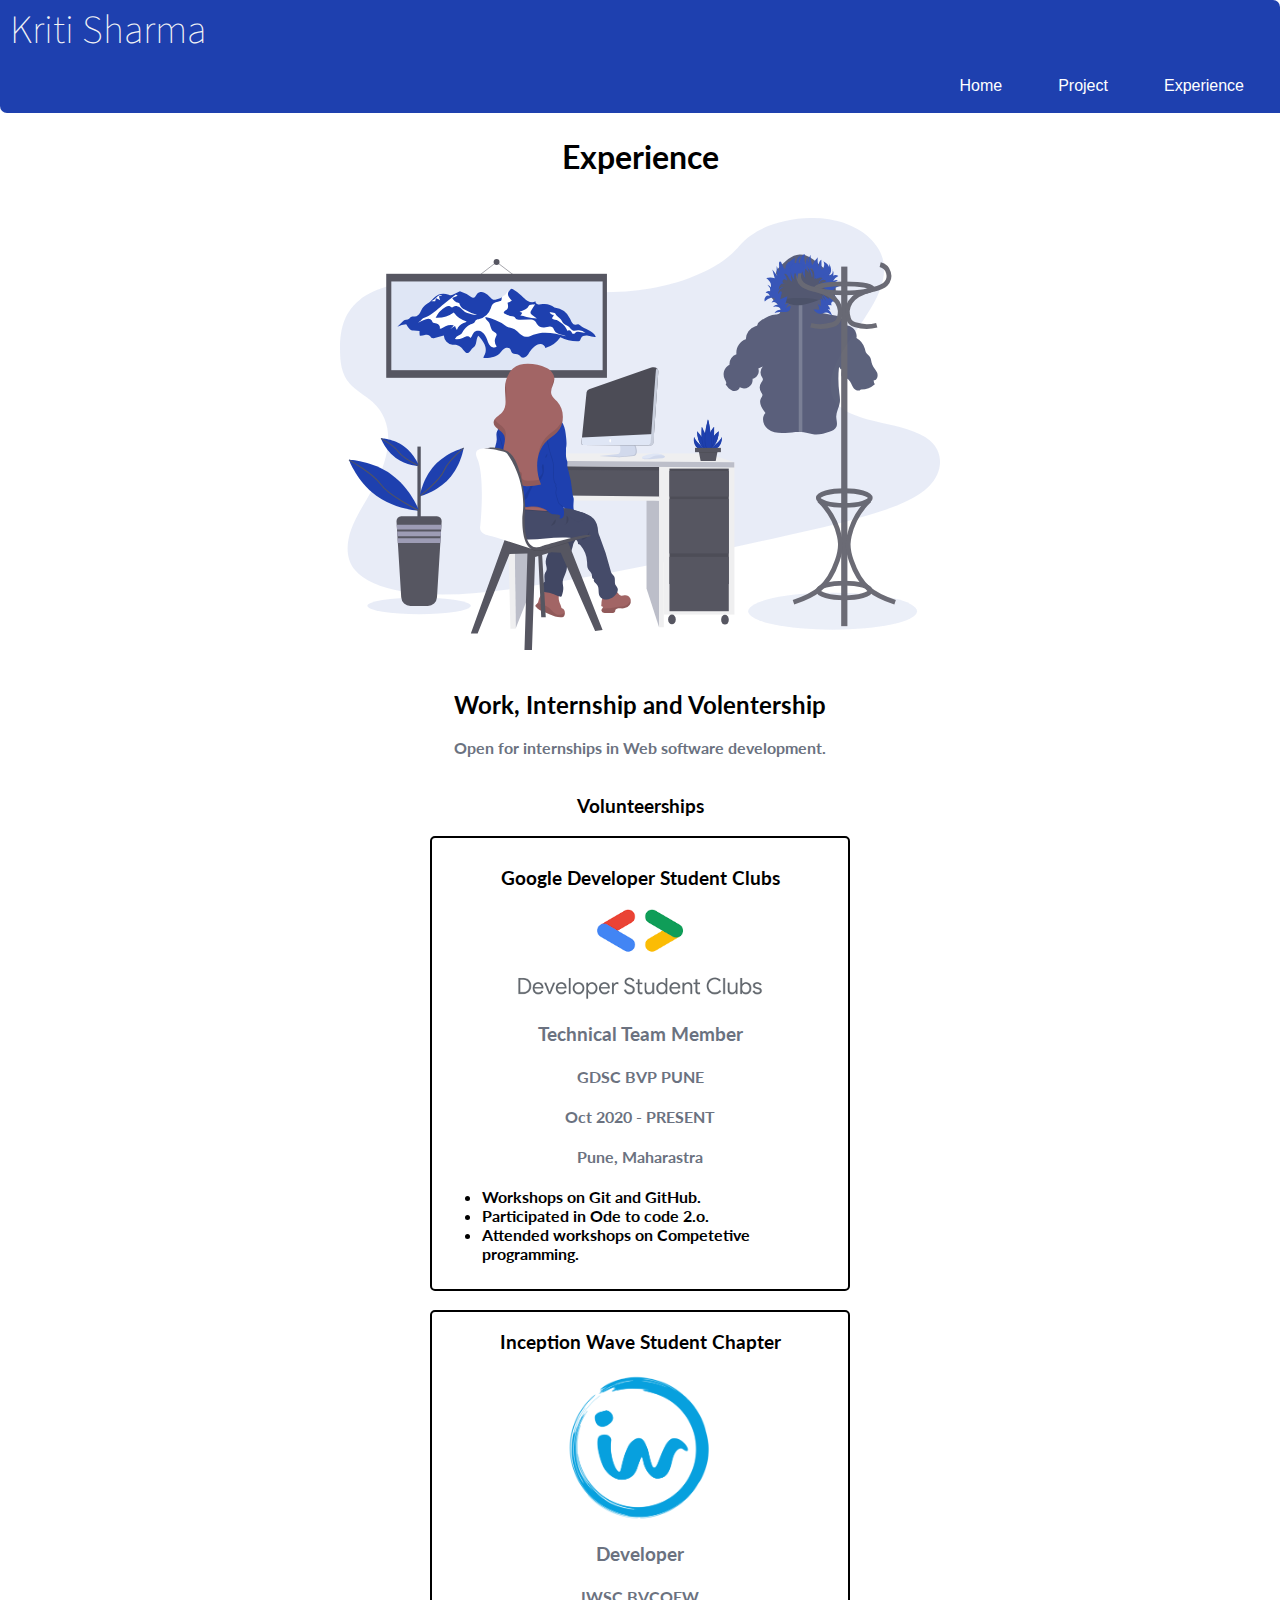
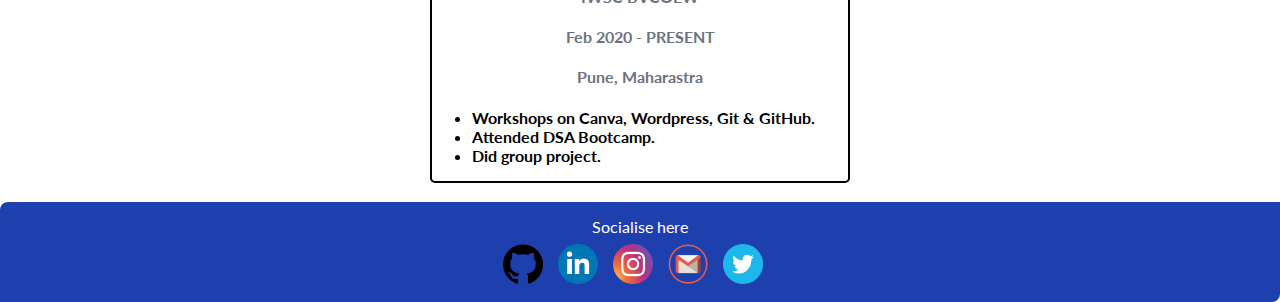
==== experience.html @ fdedeb19 "exp added" ====
<!DOCTYPE html>
<html lang="en">
<head>
    <meta charset="UTF-8">
    <meta http-equiv="X-UA-Compatible" content="IE=edge">
    <meta name="viewport" content="width=device-width, initial-scale=1.0">
    <title>Experiences | Kriti</title>
    <link rel="stylesheet" href="styles.css">
</head>
<body>
    <nav class="navigation container">
        <div class="nav-brand">Kriti Sharma</div>
        <span class="navigation xyz">
            <ul class="list-non-bullet nav-pills">
                <li class="list-item-inline">
                    <a class="link link-active"  href="/">Home</a>
                </li>
                <li class="list-item-inline">
                    <a class="link" href="/">Project</a>
                </li>
                <li class="list-item-inline">
                    <a class="link" href="/"><strong>Experience</strong> </a>
                </li>
            </ul>
        </span>
    </nav>

    <header class="exp">
        <h1>Experience</h1>
        <img  class="exp-img" src="images/exp2.svg" alt="">
        <h2>Work, Internship and Volentership</h2>
        <p>Open for internships in Web software development.</p>
    </header>
    
    <div class="volunteer">
        <h3>Volunteerships</h3>
        <div class="gdsc">
        <h3>Google Developer Student Clubs</h3>
        <img class="gdsc-img" src="images/gdg.jpg" alt="">
        <h3 class="position">Technical Team Member</h3>
        <h4>GDSC BVP PUNE</h4>
        <h4>Oct 2020 - PRESENT</h4>
        <h4>Pune, Maharastra</h4>
        <ul>
            <li>Workshops on Git and GitHub.</li>
            <li>Participated in Ode to code 2.o.</li>
            <li>Attended workshops on Competetive programming.</li>
        </ul>
        </div>
        
        &nbsp;

        <div class="iwsc">
        <h3>Inception Wave Student Chapter</h3>
        <img class="iwsc-img" src="images/iwsc.png" alt="">
        <h3 class="position">Developer</h3>
        <h4>IWSC BVCOEW</h4>
        <h4>Feb 2020 - PRESENT</h4>
        <h4>Pune, Maharastra</h4>
        <ul>
            <li>Workshops on Canva, Wordpress, Git & GitHub.</li>
            <li>Attended DSA Bootcamp.</li>
            <li>Did group project.</li>
        </ul>
        </div>
        &nbsp;
    </div>

    
   

    <footer class="footer ">
        <div>Socialise here</div>
        <div class="social-media">
            <a class="icon-button" href="https://github.com/kritisharma1303" target="_blank">
                <img class="icon-img" src="images/github.png" alt="" ></a>
            <a class="icon-button" href="https://www.linkedin.com/in/kriti-sharma-78a030195/" target="_blank">
                <img class="icon-img" src="images/linked2..png" alt="" ></a>
            <a class="icon-button" href="https://www.instagram.com/kriti.sharma8/" target="_blank">
                <img class="icon-img" src="images/insta.png" alt="" ></a>
            <a class="icon-button" href="mailto:kritisharma1303@gmail.com" target="_blank">
                <img class="icon-img" src="images/gmail.png" alt="" ></a>
            <a class="icon-button" href="https://twitter.com/kritisharma1303" target="_blank">
                <img class="icon-img" src="images/twitter.png" alt="" ></a>   
        </div>
    </footer>

    
</body>
</html>
---- styles.css ----
@import url('https://fonts.googleapis.com/css2?family=Lato:wght@300&display=swap');
@import url('https://fonts.googleapis.com/css2?family=Dancing+Script:wght@500&family=Great+Vibes&family=Lato:wght@300&family=Satisfy&family=Source+Sans+Pro&display=swap');
:root{
     --primary-color: #1E40AF;
     --dark-gray: #6B7280;
     --offwhite: #F3F4F6;
     --font-family: 'Source Sans Pro', sans-serif;


}
.hero-img{
    padding: 20px;
}
.hero-heading{
    font-weight: bold;
    color: black;
    text-align: center;
    padding-top: 1rem;
    font-size: 2rem;
}
.social-media{
    display: flex;
    justify-content: center;
}
.hero-intro{
    text-align: center;
    font-size: 20px;
    color: var(--dark-gray);
    font-weight: bold;
}
.icon-img{
    max-height: 40px;
    padding-top: 8px;
    padding-right: 15px;    
    margin: auto;
    align-items: center;
}
.resume{
    background-color: var(--primary-color);
    border: none;
    color: white;
    padding: 10px;
    border-radius: 6px;
    text-align: center;
    font-size: 16px;
    margin: 40px;
    align-items: center;
    margin-left: 550px;
    margin-right: 550px;
    text-decoration: none;
}
.resume .button{
    margin:auto;
    font-weight: bold;
}
.home-body{
    text-align: center;
    font-weight: bold;
}
.home-body .content{
    font-weight: normal;
}

/* .technologies{
    padding:10px ;
} */
.projects{
    padding: 10px;
}
/* .projects .heading{
    padding-bottom: 10px;
} */
.home-body h2{
    font-size: 30px;
    padding-top: 25px;
    text-align: center;
}
.project-h1{
    text-align: center;
    padding-top:15px ;
    padding-bottom: 30px;
    font-weight: bolder;
    font-size: 50px;

}

.header .intro-name{
    font-family: var(--font-family);
    font-size: 40px;
    text-align: left;
    color: var(--primary-color);
    font-weight: lighter;
    padding: 15px;
    font-display: center;
}
.header .menu{
    text-align: right;
    font-size:40px ;
}
.project-title{
    text-align: left;
    padding-bottom: 25px;
    margin-left: 300px;
    margin-right: 300px;
}
.project-buttons-live{
    background-color: var(--primary-color);
    border: none;
    color: white;
    padding: 10px;
    border-radius: 6px;
    text-align: center;
    font-size: 16px;
    margin: 40px;
    align-items: center;
    margin-left: 550px;
    margin-right: 550px;
    text-decoration: none;
    margin: auto;
}
.project-buttons-source{
    background-color: white;
    color: var(--primary-color);
    border: 2px solid var(--primary-color);
    padding: 8px;
    border-radius: 6px;
    text-align: center;
    font-size: 16px;
    /* margin: 40px; */
    align-items: center;
    margin-left: 550px;
    margin-right: 550px;
    text-decoration: none;
    margin: auto;
}
.project-title h4{
    text-align: left;
}
.project-title p{
    text-align: left;
    /* display: block; */
    margin-left: 300px;
    margin-right: 300px;
    padding-top: 5px;
    padding-bottom: 10px;
    font-size: 20px;
    display: block;
    margin-block-start: 1em;
    margin-block-end: 1em;
    margin-inline-start: 0px;
    margin-inline-end: 0px;

}
.experiences{
    padding-bottom: 50px;
}
.experiences p{
    padding-bottom: 10px;
    font-weight: normal;
    color: black;
    
}
.exp{
    padding: 3px;
}
.exp .exp-img{
    padding: 20px;
    max-width: 600px;
    max-height: 450px;
     display: block;
     margin: auto;
}
.exp h1{
    /* color: var(--primary-color); */
    text-align: center;
}
.exp h2{
    text-align: center;
    font-weight: bold;
}
.exp p{
    color:var(--dark-gray);
    font-weight: bold;
    text-align: center;
}
.volunteer{
    text-align: center;
}
.volunteer h3{
    color: black;
    font-weight: bold;
}
.volunteer h4{
    color: var(--dark-gray);
}
.volunteer .position{
    color: var(--dark-gray);
}
.volunteer .gdsc{
    margin-left: 430px;
    margin-right: 430px;
    border: 2px solid black;
    border-radius: 5px;
    padding: 10px;
}
.volunteer .iwsc{
    margin-left: 430px;
    margin-right: 430px;
    border: 2px solid black;
    border-radius: 5px;
    /* padding:1px; */
}
/* .volunteer .gdsc ul{
    text-align: left;
} */
.volunteer  ul{
    text-align: left;
    color: black;
    font-weight: bold;
    
}
.volunteer .gdsc .gdsc-img{
    max-width: 250px;
    max-height: 150px;
}
.volunteer .iwsc .iwsc-img{
    max-width: 250px;
    max-height: 150px;
}

body{
    font-family: 'Lato', sans-serif;
    margin: 0px;
}
.name{
    font-family: var(--font-family);
    font-size: 40px;
    text-align: left;
    color: var(--primary-color);
    font-weight: lighter;
}
h2{
    font-weight: bold;
}
hr{
    margin: 2rem 0rem;
}

.container{
    padding-left: 10px;
    padding-right: 10px ;
}

.container-center{
    max-width: 400px;
    margin: auto;
    
}

.link{
   text-decoration: none;
   padding: 0.5rem 1rem;
   font-size: 16px;
   font-family:  Inter, sans-serif;
}

.primary-link{
    background-color: var(--primary-color);
    border-radius: 0.5rem;
    color: white;
    padding: 5px 5px;
    border: 2px solid black;
}

.secondary-link{
    color: var(--primary-color);
    border-radius: 0.5rem;
    border: 2px solid var(--primary-color);
    padding: 5px 5px;
}


.list-non-bullet{
     list-style: none;
 }

 .list-item-inline{
     display: inline;
     padding: 10px;
     padding-left: 10px;
 }
 .abc{
     padding-left: 10px;
     list-style: none;
     display: inline-block;
 }

 .navigation{
     background-color: var(--primary-color);
     color: white;
     padding-bottom: 2px;
     padding-top: 2px;
     border-bottom-left-radius: 7px;
     border-top-right-radius: 7px;
     text-align: center;
 }

 .link{
     color:white;
     list-style: inline;
     font-weight: lighter;
     text-align: top;
 }

 .navigation .nav-pills{
     text-align: right;
     
 }

 .navigation .nav-brand{
    font-weight: bold;
    font-family: var(--font-family);
    font-size: 40px;
    text-align: left;
    color: var(--offwhite);
    font-weight: lighter;
    display: flex;
 }
.navigation .xyz{
    text-align: right;
    text-orientation: inherit;
}
 /* .navigation .link-active{
     font-weight: bold;
 } */

 .hero{
     padding: 3px;
 }

 .hero .hero-img{
     max-width: 350px;
     display: block;
     margin: auto;
 }
/* .hero .hero-heading{
    font-size: 2rem;
    color: var(--dark-gray);
    padding-top: 1rem;
    text-align: center;
} */

.section{
    padding: 2rem;
}
.section h3{
text-align: center;
padding: 2rem;
}
.ow{
     background-color: var(--offwhite);
 }

 .footer{
     background-color: var(--primary-color);
     padding:15px ;
     text-align: center;
     color: white;
     border-top-left-radius: 0.5rem;
     border-bottom-right-radius: 0.5rem;
 }

 .footer .link{
     color: white;
 }
 .footer ul{
    padding-inline-start:0px;
 }
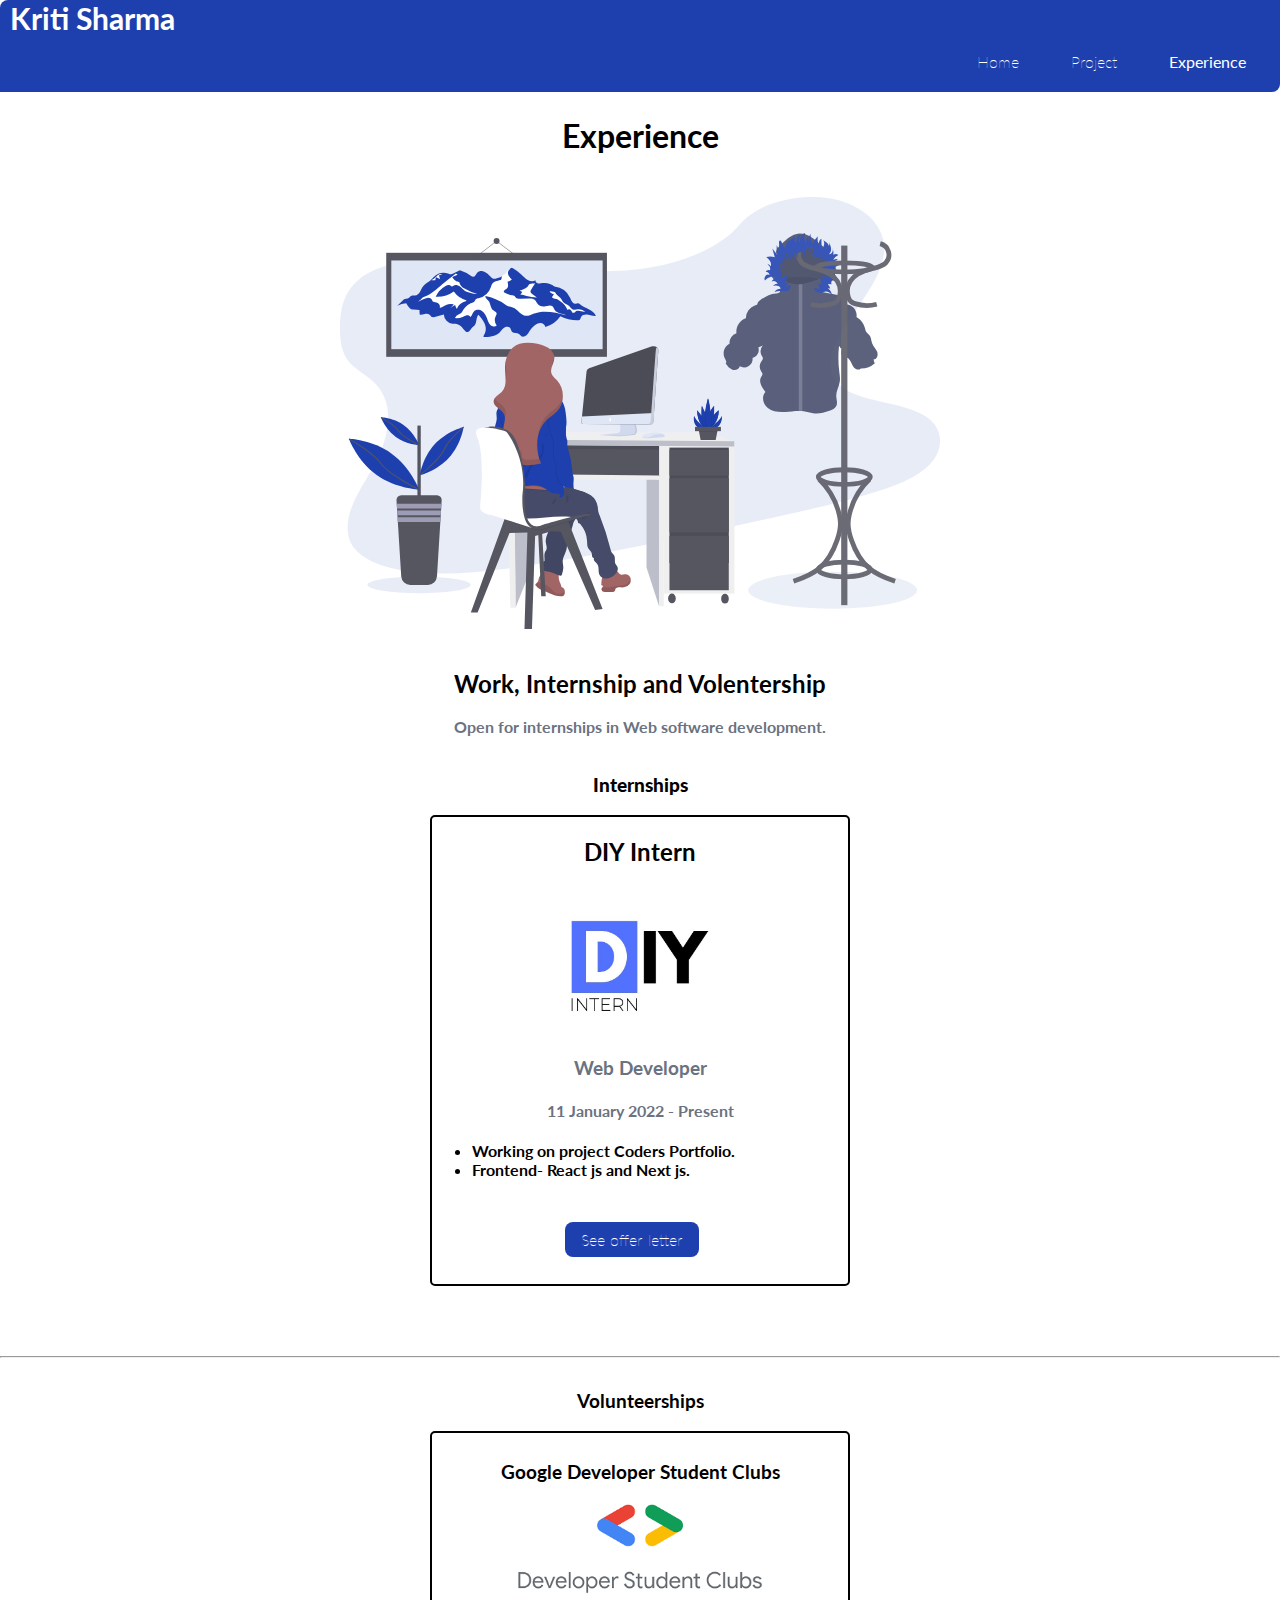
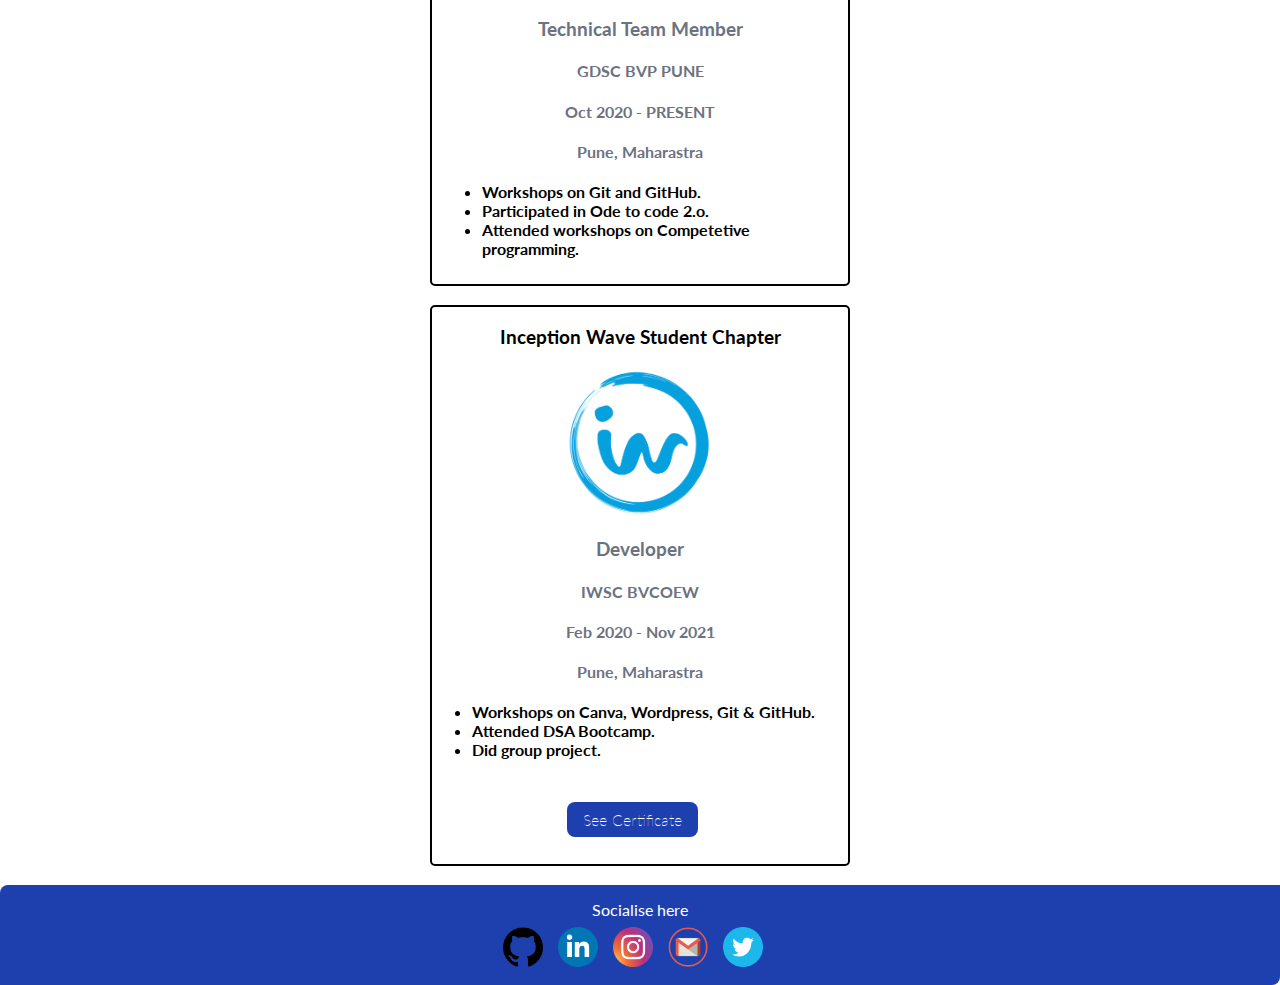
==== commit 7819a45b: "repaired" ====
--- a/experience.html
+++ b/experience.html
@@ -13,7 +13,7 @@
         <span class="navigation xyz">
             <ul class="list-non-bullet nav-pills">
                 <li class="list-item-inline">
-                    <a class="link link-active"  href="/">Home</a>
+                    <a class="link "  href="/">Home</a>
                 </li>
                 <li class="list-item-inline">
                     <a class="link" href="/">Project</a>
@@ -25,12 +25,34 @@
         </span>
     </nav>
 
+  
+
     <header class="exp">
         <h1>Experience</h1>
         <img  class="exp-img" src="images/exp2.svg" alt="">
         <h2>Work, Internship and Volentership</h2>
         <p>Open for internships in Web software development.</p>
     </header>
+
+    <div class="internship">
+        <h3><strong>Internships</strong> </h3>
+        <div class="diy">
+            <h2>DIY Intern</h2>
+            <img class="diy-img" src="images/diy-img.jpg" alt="images/diy.png">
+            <h3 class="position">Web Developer</h3>
+            <h4>11 January 2022 - Present</h4>
+            <ul>
+                <li>Working on project Coders Portfolio.</li>
+                <li>Frontend- React js and Next js.</li>
+            </ul>
+            <br>
+            <p><a class="link link-secondary" href="https://drive.google.com/file/d/1euClJ01-FQXNbmpL4uQ6oWE7G9QjLBIQ/view?usp=sharing" target="_blank">See offer letter</a></p>
+        <br>
+        </div>
+    </div>
+    <br>
+    <br>
+    <hr>
     
     <div class="volunteer">
         <h3>Volunteerships</h3>
@@ -55,13 +77,18 @@
         <img class="iwsc-img" src="images/iwsc.png" alt="">
         <h3 class="position">Developer</h3>
         <h4>IWSC BVCOEW</h4>
-        <h4>Feb 2020 - PRESENT</h4>
+        <h4>Feb 2020 - Nov 2021</h4>
         <h4>Pune, Maharastra</h4>
         <ul>
             <li>Workshops on Canva, Wordpress, Git & GitHub.</li>
             <li>Attended DSA Bootcamp.</li>
             <li>Did group project.</li>
         </ul>
+        <br>
+        <p><a class="link link-secondary" href="https://drive.google.com/file/d/1btMOlE4dL_z77u46j0kT42Y4MB0j_DvV/view?usp=sharing" target="_blank">See Certificate</a></p>
+        <br>
+        
+        
         </div>
         &nbsp;
     </div>
--- a/styles.css
+++ b/styles.css
@@ -1,41 +1,52 @@
 @import url('https://fonts.googleapis.com/css2?family=Lato:wght@300&display=swap');
-@import url('https://fonts.googleapis.com/css2?family=Dancing+Script:wght@500&family=Great+Vibes&family=Lato:wght@300&family=Satisfy&family=Source+Sans+Pro&display=swap');
-:root{
-     --primary-color: #1E40AF;
-     --dark-gray: #6B7280;
-     --offwhite: #F3F4F6;
-     --font-family: 'Source Sans Pro', sans-serif;
-
-
-}
-.hero-img{
+
+:root {
+    --primary-color: #1E40AF;
+    --dark-gray: #6B7280;
+    --offwhite: #F3F4F6;
+    --font-family: 'Source Sans Pro', sans-serif;
+
+
+}
+
+body {
+    font-family: 'Lato', sans-serif;
+    margin: 0px;
+}
+
+.hero-img {
     padding: 20px;
 }
-.hero-heading{
+
+.hero-heading {
     font-weight: bold;
     color: black;
     text-align: center;
     padding-top: 1rem;
     font-size: 2rem;
 }
-.social-media{
+
+.social-media {
     display: flex;
     justify-content: center;
 }
-.hero-intro{
+
+.hero-intro {
     text-align: center;
     font-size: 20px;
     color: var(--dark-gray);
     font-weight: bold;
 }
-.icon-img{
+
+.icon-img {
     max-height: 40px;
     padding-top: 8px;
-    padding-right: 15px;    
+    padding-right: 15px;
     margin: auto;
     align-items: center;
 }
-.resume{
+
+.resume {
     background-color: var(--primary-color);
     border: none;
     color: white;
@@ -49,42 +60,50 @@
     margin-right: 550px;
     text-decoration: none;
 }
-.resume .button{
-    margin:auto;
-    font-weight: bold;
-}
-.home-body{
-    text-align: center;
-    font-weight: bold;
-}
-.home-body .content{
+
+.resume .button {
+    margin: auto;
+    font-weight: bold;
+    border-radius: 0.6 rem;
+}
+
+.home-body {
+    text-align: center;
+    font-weight: bold;
+}
+
+.home-body .content {
     font-weight: normal;
 }
 
-/* .technologies{
-    padding:10px ;
-} */
-.projects{
+.technologies {
     padding: 10px;
 }
-/* .projects .heading{
+
+.projects {
+    padding: 10px;
+}
+
+.projects .heading {
     padding-bottom: 10px;
-} */
-.home-body h2{
+}
+
+.home-body h2 {
     font-size: 30px;
     padding-top: 25px;
     text-align: center;
 }
-.project-h1{
-    text-align: center;
-    padding-top:15px ;
+
+.project-h1 {
+    text-align: center;
+    padding-top: 15px;
     padding-bottom: 30px;
     font-weight: bolder;
     font-size: 50px;
 
 }
 
-.header .intro-name{
+.header .intro-name {
     font-family: var(--font-family);
     font-size: 40px;
     text-align: left;
@@ -93,17 +112,20 @@
     padding: 15px;
     font-display: center;
 }
-.header .menu{
+
+.header .menu {
     text-align: right;
-    font-size:40px ;
-}
-.project-title{
+    font-size: 40px;
+}
+
+.project-title {
     text-align: left;
     padding-bottom: 25px;
     margin-left: 300px;
     margin-right: 300px;
 }
-.project-buttons-live{
+
+.project-buttons-live {
     background-color: var(--primary-color);
     border: none;
     color: white;
@@ -118,7 +140,8 @@
     text-decoration: none;
     margin: auto;
 }
-.project-buttons-source{
+
+.project-buttons-source {
     background-color: white;
     color: var(--primary-color);
     border: 2px solid var(--primary-color);
@@ -126,19 +149,21 @@
     border-radius: 6px;
     text-align: center;
     font-size: 16px;
-    /* margin: 40px; */
+    margin: 40px;
     align-items: center;
     margin-left: 550px;
     margin-right: 550px;
     text-decoration: none;
     margin: auto;
 }
-.project-title h4{
-    text-align: left;
-}
-.project-title p{
-    text-align: left;
-    /* display: block; */
+
+.project-title h4 {
+    text-align: left;
+}
+
+.project-title p {
+    text-align: left;
+    display: block;
     margin-left: 300px;
     margin-right: 300px;
     padding-top: 5px;
@@ -151,228 +176,324 @@
     margin-inline-end: 0px;
 
 }
-.experiences{
+
+.experiences {
     padding-bottom: 50px;
 }
-.experiences p{
+
+.experiences p {
     padding-bottom: 10px;
     font-weight: normal;
     color: black;
-    
-}
-.exp{
+
+}
+
+.exp {
     padding: 3px;
 }
-.exp .exp-img{
+
+.exp .exp-img {
     padding: 20px;
     max-width: 600px;
     max-height: 450px;
-     display: block;
-     margin: auto;
-}
-.exp h1{
+    display: block;
+    margin: auto;
+}
+
+.exp h1 {
     /* color: var(--primary-color); */
     text-align: center;
 }
-.exp h2{
-    text-align: center;
-    font-weight: bold;
-}
-.exp p{
-    color:var(--dark-gray);
-    font-weight: bold;
-    text-align: center;
-}
-.volunteer{
-    text-align: center;
-}
-.volunteer h3{
+
+.exp h2 {
+    text-align: center;
+    font-weight: bold;
+}
+
+.exp p {
+    color: var(--dark-gray);
+    font-weight: bold;
+    text-align: center;
+}
+
+.volunteer {
+    text-align: center;
+}
+
+.volunteer h3 {
     color: black;
     font-weight: bold;
 }
-.volunteer h4{
-    color: var(--dark-gray);
-}
-.volunteer .position{
-    color: var(--dark-gray);
-}
-.volunteer .gdsc{
+
+.volunteer h4 {
+    color: var(--dark-gray);
+}
+
+.volunteer .position {
+    color: var(--dark-gray);
+}
+
+
+.volunteer .gdsc {
     margin-left: 430px;
     margin-right: 430px;
     border: 2px solid black;
     border-radius: 5px;
     padding: 10px;
-}
-.volunteer .iwsc{
+
+}
+
+.volunteer .iwsc {
     margin-left: 430px;
     margin-right: 430px;
     border: 2px solid black;
     border-radius: 5px;
-    /* padding:1px; */
-}
-/* .volunteer .gdsc ul{
-    text-align: left;
-} */
-.volunteer  ul{
+
+}
+
+/* internship */
+.internship .diy {
+    margin-left: 430px;
+    margin-right: 430px;
+    border: 2px solid black;
+    border-radius: 5px;
+    text-align: center;
+
+}
+
+.internship h3 {
+    text-align: center;
+}
+
+.internship ul {
     text-align: left;
     color: black;
     font-weight: bold;
-    
-}
-.volunteer .gdsc .gdsc-img{
+}
+
+.internship .position {
+    color: var(--dark-gray);
+}
+
+.internship h4 {
+    color: var(--dark-gray);
+}
+
+
+.volunteer ul {
+    text-align: left;
+    color: black;
+    font-weight: bold;
+
+}
+
+.internship .diy .diy-img {
     max-width: 250px;
     max-height: 150px;
 }
-.volunteer .iwsc .iwsc-img{
+
+.volunteer .gdsc .gdsc-img {
     max-width: 250px;
     max-height: 150px;
 }
 
-body{
-    font-family: 'Lato', sans-serif;
-    margin: 0px;
-}
-.name{
+.volunteer .iwsc .iwsc-img {
+    max-width: 250px;
+    max-height: 150px;
+}
+
+*/ hr {
+    margin: 2rem 0rem;
+}
+
+/* spaces */
+.margin-md {
+    margin: 2rem;
+}
+
+
+.name {
     font-family: var(--font-family);
     font-size: 40px;
     text-align: left;
     color: var(--primary-color);
     font-weight: lighter;
 }
-h2{
-    font-weight: bold;
-}
-hr{
+
+h2 {
+    font-weight: bold;
+}
+
+hr {
     margin: 2rem 0rem;
 }
 
-.container{
+.container {
     padding-left: 10px;
-    padding-right: 10px ;
-}
-
-.container-center{
-    max-width: 400px;
-    margin: auto;
-    
-}
-
-.link{
-   text-decoration: none;
-   padding: 0.5rem 1rem;
-   font-size: 16px;
-   font-family:  Inter, sans-serif;
-}
-
-.primary-link{
+    padding-right: 10px;
+
+}
+
+.container-center {
+    max-width: 600px;
+    margin: auto;
+    text-align: center;
+
+}
+
+.link {
+    box-sizing: border-box;
+    text-decoration: none;
+    padding: 0.5rem 1rem;
+    font-size: 16px;
+    /* font-family:  Inter, sans-serif; */
+}
+
+.link-primary {
     background-color: var(--primary-color);
     border-radius: 0.5rem;
     color: white;
-    padding: 5px 5px;
-    border: 2px solid black;
-}
-
-.secondary-link{
-    color: var(--primary-color);
+    display: block;
+    max-width: 140px;
+    margin: 1rem 1rem 1rem 0rem;
+}
+
+.link-secondary {
+    color: white;
+    background-color: var(--primary-color);
     border-radius: 0.5rem;
-    border: 2px solid var(--primary-color);
-    padding: 5px 5px;
-}
-
-
-.list-non-bullet{
-     list-style: none;
- }
-
- .list-item-inline{
-     display: inline;
-     padding: 10px;
-     padding-left: 10px;
- }
- .abc{
+    /* border: 2px solid var(--primary-color); */
+    max-width: 140px;
+    margin: 1rem 1rem 1rem 0rem;
+
+}
+
+
+.list-non-bullet {
+    list-style: none;
+    padding-inline-start: 0px;
+    justify-content: center;
+}
+
+.list-item-inline {
+    display: inline;
+    padding: 0rem 0.5rem;
+}
+
+/* .abc{
      padding-left: 10px;
      list-style: none;
      display: inline-block;
- }
-
- .navigation{
-     background-color: var(--primary-color);
-     color: white;
-     padding-bottom: 2px;
-     padding-top: 2px;
-     border-bottom-left-radius: 7px;
-     border-top-right-radius: 7px;
-     text-align: center;
- }
-
- .link{
-     color:white;
-     list-style: inline;
-     font-weight: lighter;
-     text-align: top;
- }
-
- .navigation .nav-pills{
-     text-align: right;
-     
- }
-
- .navigation .nav-brand{
-    font-weight: bold;
-    font-family: var(--font-family);
-    font-size: 40px;
-    text-align: left;
-    color: var(--offwhite);
+ /* } */
+.link {
+    color: white;
+    list-style: inline;
     font-weight: lighter;
-    display: flex;
- }
-.navigation .xyz{
+    text-align: top;
+}
+
+*/
+
+/* navigation */
+.navigation {
+    background-color: #1E40AF;
+    padding: 15px;
+    /* text-align: center; */
+    color: white;
+    border-top-left-radius: 0.5rem;
+    border-bottom-right-radius: 0.5rem;
+}
+
+
+nav {
+    background-color: var(--primary-color);
+    padding-bottom: 5px;
+    border-top-left-radius: 0.5rem;
+    border-bottom-right-radius: 0.5rem;
+
+}
+
+.navigation .link {
+    color: white;
+}
+
+
+.navigation .nav-pills {
+    text-align: right;
+
+}
+
+.navigation .nav-brand {
+    font-weight: bold;
+    color: white;
+    font-weight: 10rem;
+    font-size: 30px;
+
+}
+
+/* .navigation .link-active{
     text-align: right;
     text-orientation: inherit;
-}
- /* .navigation .link-active{
-     font-weight: bold;
- } */
-
- .hero{
-     padding: 3px;
- }
-
- .hero .hero-img{
-     max-width: 350px;
-     display: block;
-     margin: auto;
- }
-/* .hero .hero-heading{
-    font-size: 2rem;
+} */
+.navigation .link-active {
+    font-weight: bold;
+}
+
+
+/* header */
+.hero {
+    padding: 2rem;
+    padding-top: 5rem;
+}
+
+.hero .hero-img {
+    max-width: 80%;
+    width: 350px;
+    display: block;
+    margin: auto;
+}
+
+.hero .hero-heading {
+    text-align: center;
+    /* font-size: 2rem; */
     color: var(--dark-gray);
     padding-top: 1rem;
     text-align: center;
-} */
-
-.section{
+}
+
+.hero .hero-intro {
+    padding-left: 5px;
+    padding-right: 5px;
+}
+
+.section {
     padding: 2rem;
 }
-.section h3{
-text-align: center;
-padding: 2rem;
-}
-.ow{
-     background-color: var(--offwhite);
- }
-
- .footer{
-     background-color: var(--primary-color);
-     padding:15px ;
-     text-align: center;
-     color: white;
-     border-top-left-radius: 0.5rem;
-     border-bottom-right-radius: 0.5rem;
- }
-
- .footer .link{
-     color: white;
- }
- .footer ul{
-    padding-inline-start:0px;
- }+
+.section h3 {
+    text-align: center;
+    padding: 2rem;
+}
+
+.ow {
+    background-color: var(--offwhite);
+}
+
+.footer {
+    background-color: var(--primary-color);
+    padding: 15px;
+    text-align: center;
+    color: white;
+    border-top-left-radius: 0.5rem;
+    border-bottom-right-radius: 0.5rem;
+}
+
+.footer .link {
+    color: white;
+
+}
+
+.footer ul {
+    padding-inline-start: 0px;
+    display: flex;
+}